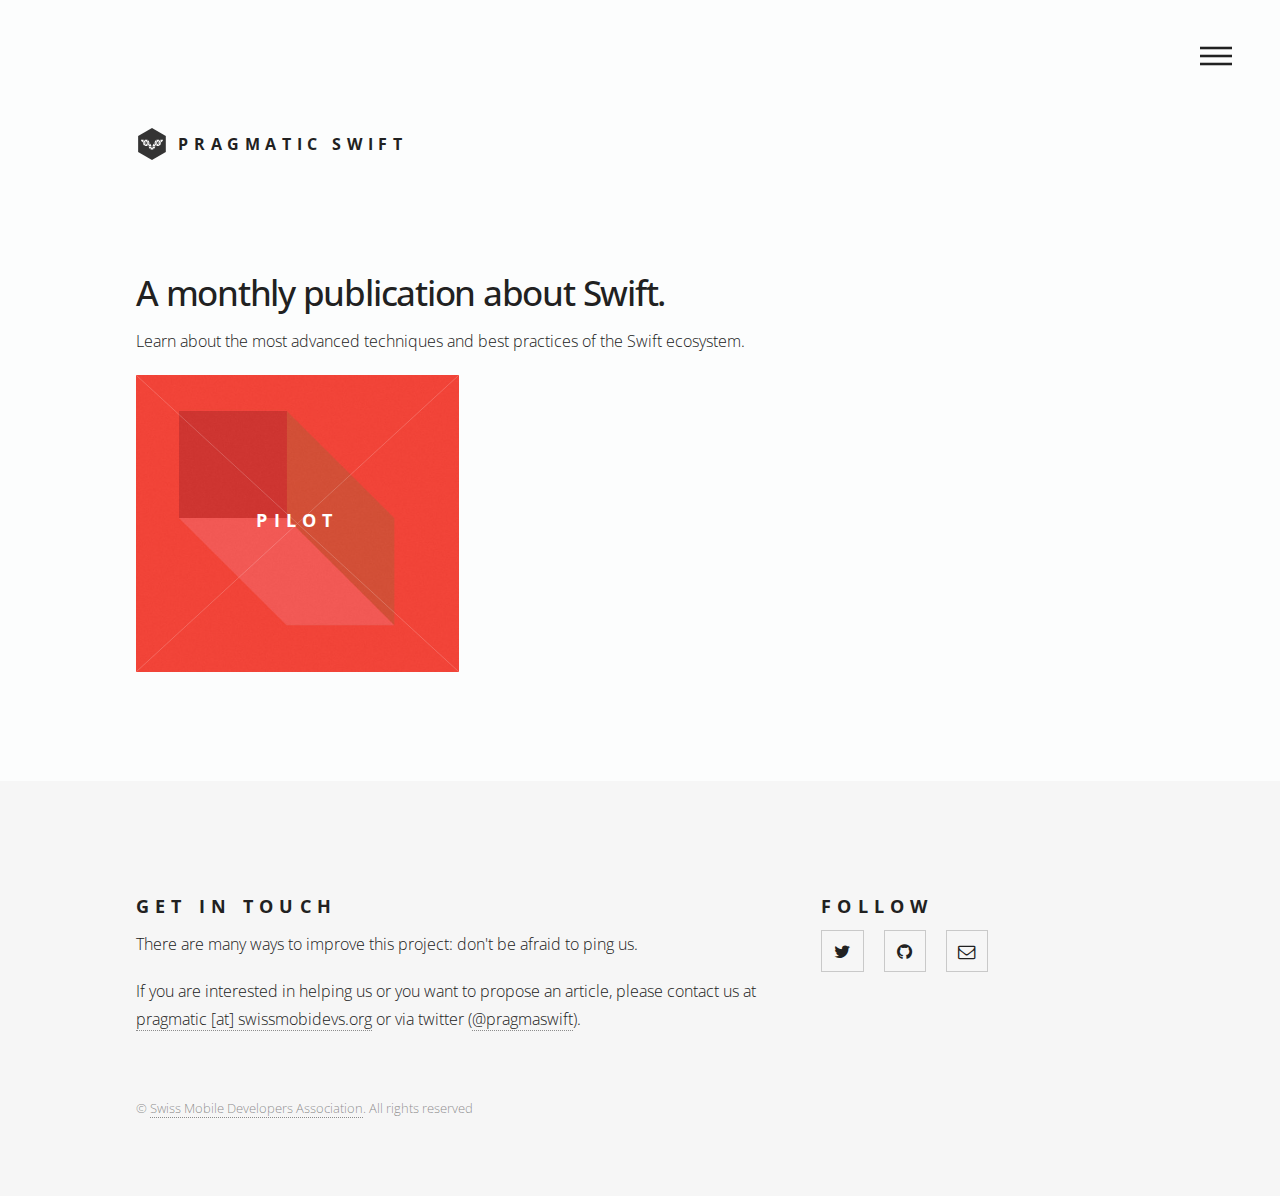
==== index.html @ 156a98c1 "First commit" ====
<!doctype html>
<html>
  <head>
    <meta content="IE=edge" http-equiv="X-UA-Compatible">
    <meta charset="utf-8">
    <meta name="viewport" content="width=device-width, initial-scale=1" />

    <!-- Use title if it's in the page YAML frontmatter -->
    <title>Pragmatic Swift</title>

    <link href='//fonts.googleapis.com/css?family=Inconsolata|Open+Sans:400,600' rel='stylesheet' type='text/css'>

    <!--[if lte IE 8]><script src="javascript/ie/html5shiv.js"></script><![endif]-->
    <link href="/stylesheets/site.css" rel="stylesheet" />
    <link href="/stylesheets/syntax.css" rel="stylesheet" />
    <!--[if lte IE 9]><link href="/stylesheets/ie9.css" rel="stylesheet" /><![endif]-->
		<!--[if lte IE 8]><link href="/stylesheets/ie8.css" rel="stylesheet" /><![endif]-->

  </head>

  <body class="index">
    <!-- Wrapper -->
		<div id="wrapper">

      <!-- Header -->
      <header id="header">
        <div class="inner">

          <!-- Logo -->
          <a href="/" class="logo">
            <span class="symbol"><img src="/images/logo.svg" alt="Logo" /></span><span class="title">Pragmatic Swift</span>
          </a>

          <!-- Nav -->
          <nav>
            <ul>
              <li><a href="#menu">Menu</a></li>
            </ul>
          </nav>

        </div>
      </header>

      <!-- Menu -->
      <nav id="menu">
        <h2>Menu</h2>
        <ul>
          <li><a href="/">Home</a></li>
          <li><a href="/about.html">About</a></li>
          <li><a href="https://github.com/PragmaticSwift" target="_blank">Source <i class="icon fa-github"></i></a></li>
        </ul>
      </nav>
      
      <!-- Main -->
      <div id="main">
        <div class="inner">
        <header>
  <h1 id="main-header">A monthly publication about Swift.</h1>
  <p>Learn about the most advanced techniques and best practices of the Swift ecosystem.</p>
</header>
<section class="tiles">
    <article class="style1">
      <span class="image">
        <img src="images/may2017.jpg" alt="" />
      </span>
      <a href="/issue/may-2017.html">
        <h2>Pilot</h2>
        <div class="content">
          <p><strong>May 2017</strong> - Introduction to Pragmatic Swift</p>
        </div>
      </a>
    </article>        
</section>
        </div>
      </div>

      <!-- Footer -->
      <footer id="footer">
        <div class="inner">
          <section>
            <h2>Get in touch</h2>
            <p>
              There are many ways to improve this project: don't be afraid to ping us.
            </p>
            <p>
              If you are interested in helping us or you want to propose an article, please contact us at <a href="mailto:pragmatic@swissmobidevs.org">pragmatic [at] swissmobidevs.org</a> or via twitter (<a href="https://twitter.com/pragmaswift" target="_blank">@pragmaswift</a>).
            </p>
          </section>
          <section>
            <h2>Follow</h2>
            <ul class="icons">
              <li><a href="https://twitter.com/pragmaswift" target="_blank" class="icon style2 fa-twitter"><span class="label">Twitter</span></a></li>
              <li><a href="https://github.com/PragmaticSwift" class="icon style2 fa-github"><span class="label">GitHub</span></a></li>
              <li><a href="mailto:pragmatic@swissmobidevs.org" class="icon style2 fa-envelope-o"><span class="label">Email</span></a></li>
            </ul>
          </section>
          <ul class="copyright">
            <li>&copy; <a href="https://swissmobidevs.org" target="_blank">Swiss Mobile Developers Association</a>. All rights reserved</li>
          </ul>
        </div>
      </footer>
    </div>

    <!-- Scripts -->
    <script src="/javascripts/jquery.js"></script>
    <script src="/javascripts/skel.js"></script>
    <script src="/javascripts/util.js"></script>
    <!--[if lte IE 8]><script src="/javascripts/respond.js"></script><![endif]-->
    <script src="/javascripts/main.js"></script>
    <script src="/javascripts/all.js"></script>

  </body>
</html>
---- stylesheets/site.css ----
@import url(font-awesome.min.css);@import url("https://fonts.googleapis.com/css?family=Source+Sans+Pro:300,700,900");html,body,div,span,applet,object,iframe,h1,h2,h3,h4,h5,h6,p,blockquote,pre,a,abbr,acronym,address,big,cite,code,del,dfn,em,img,ins,kbd,q,s,samp,small,strike,strong,sub,sup,tt,var,b,u,i,center,dl,dt,dd,ol,ul,li,fieldset,form,label,legend,table,caption,tbody,tfoot,thead,tr,th,td,article,aside,canvas,details,embed,figure,figcaption,footer,header,hgroup,menu,nav,output,ruby,section,summary,time,mark,audio,video{margin:0;padding:0;border:0;font-size:100%;font:inherit;vertical-align:baseline}article,aside,details,figcaption,figure,footer,header,hgroup,menu,nav,section{display:block}body{line-height:1}ol,ul{list-style:none}blockquote,q{quotes:none}blockquote:before,blockquote:after,q:before,q:after{content:'';content:none}table{border-collapse:collapse;border-spacing:0}body{-webkit-text-size-adjust:none}*,*:before,*:after{-moz-box-sizing:border-box;-webkit-box-sizing:border-box;box-sizing:border-box}.row{border-bottom:solid 1px transparent;-moz-box-sizing:border-box;-webkit-box-sizing:border-box;box-sizing:border-box}.row>*{float:left;-moz-box-sizing:border-box;-webkit-box-sizing:border-box;box-sizing:border-box}.row:after,.row:before{content:'';display:block;clear:both;height:0}.row.uniform>*>:first-child{margin-top:0}.row.uniform>*>:last-child{margin-bottom:0}.row.\30 \25>*{padding:0 0 0 0em}.row.\30 \25{margin:0 0 -1px 0em}.row.uniform.\30 \25>*{padding:0em 0 0 0em}.row.uniform.\30 \25{margin:0em 0 -1px 0em}.row>*{padding:0 0 0 2em}.row{margin:0 0 -1px -2em}.row.uniform>*{padding:2em 0 0 2em}.row.uniform{margin:-2em 0 -1px -2em}.row.\32 00\25>*{padding:0 0 0 4em}.row.\32 00\25{margin:0 0 -1px -4em}.row.uniform.\32 00\25>*{padding:4em 0 0 4em}.row.uniform.\32 00\25{margin:-4em 0 -1px -4em}.row.\31 50\25>*{padding:0 0 0 3em}.row.\31 50\25{margin:0 0 -1px -3em}.row.uniform.\31 50\25>*{padding:3em 0 0 3em}.row.uniform.\31 50\25{margin:-3em 0 -1px -3em}.row.\35 0\25>*{padding:0 0 0 1em}.row.\35 0\25{margin:0 0 -1px -1em}.row.uniform.\35 0\25>*{padding:1em 0 0 1em}.row.uniform.\35 0\25{margin:-1em 0 -1px -1em}.row.\32 5\25>*{padding:0 0 0 0.5em}.row.\32 5\25{margin:0 0 -1px -0.5em}.row.uniform.\32 5\25>*{padding:0.5em 0 0 0.5em}.row.uniform.\32 5\25{margin:-0.5em 0 -1px -0.5em}.\31 2u,.\31 2u\24{width:100%;clear:none;margin-left:0}.\31 1u,.\31 1u\24{width:91.6666666667%;clear:none;margin-left:0}.\31 0u,.\31 0u\24{width:83.3333333333%;clear:none;margin-left:0}.\39 u,.\39 u\24{width:75%;clear:none;margin-left:0}.\38 u,.\38 u\24{width:66.6666666667%;clear:none;margin-left:0}.\37 u,.\37 u\24{width:58.3333333333%;clear:none;margin-left:0}.\36 u,.\36 u\24{width:50%;clear:none;margin-left:0}.\35 u,.\35 u\24{width:41.6666666667%;clear:none;margin-left:0}.\34 u,.\34 u\24{width:33.3333333333%;clear:none;margin-left:0}.\33 u,.\33 u\24{width:25%;clear:none;margin-left:0}.\32 u,.\32 u\24{width:16.6666666667%;clear:none;margin-left:0}.\31 u,.\31 u\24{width:8.3333333333%;clear:none;margin-left:0}.\31 2u\24+*,.\31 1u\24+*,.\31 0u\24+*,.\39 u\24+*,.\38 u\24+*,.\37 u\24+*,.\36 u\24+*,.\35 u\24+*,.\34 u\24+*,.\33 u\24+*,.\32 u\24+*,.\31 u\24+*{clear:left}.\-11u{margin-left:91.66667%}.\-10u{margin-left:83.33333%}.\-9u{margin-left:75%}.\-8u{margin-left:66.66667%}.\-7u{margin-left:58.33333%}.\-6u{margin-left:50%}.\-5u{margin-left:41.66667%}.\-4u{margin-left:33.33333%}.\-3u{margin-left:25%}.\-2u{margin-left:16.66667%}.\-1u{margin-left:8.33333%}@media screen and (max-width: 1680px){.row>*{padding:0 0 0 2em}.row{margin:0 0 -1px -2em}.row.uniform>*{padding:2em 0 0 2em}.row.uniform{margin:-2em 0 -1px -2em}.row.\32 00\25>*{padding:0 0 0 4em}.row.\32 00\25{margin:0 0 -1px -4em}.row.uniform.\32 00\25>*{padding:4em 0 0 4em}.row.uniform.\32 00\25{margin:-4em 0 -1px -4em}.row.\31 50\25>*{padding:0 0 0 3em}.row.\31 50\25{margin:0 0 -1px -3em}.row.uniform.\31 50\25>*{padding:3em 0 0 3em}.row.uniform.\31 50\25{margin:-3em 0 -1px -3em}.row.\35 0\25>*{padding:0 0 0 1em}.row.\35 0\25{margin:0 0 -1px -1em}.row.uniform.\35 0\25>*{padding:1em 0 0 1em}.row.uniform.\35 0\25{margin:-1em 0 -1px -1em}.row.\32 5\25>*{padding:0 0 0 0.5em}.row.\32 5\25{margin:0 0 -1px -0.5em}.row.uniform.\32 5\25>*{padding:0.5em 0 0 0.5em}.row.uniform.\32 5\25{margin:-0.5em 0 -1px -0.5em}.\31 2u\28xlarge\29,.\31 2u\24\28xlarge\29{width:100%;clear:none;margin-left:0}.\31 1u\28xlarge\29,.\31 1u\24\28xlarge\29{width:91.6666666667%;clear:none;margin-left:0}.\31 0u\28xlarge\29,.\31 0u\24\28xlarge\29{width:83.3333333333%;clear:none;margin-left:0}.\39 u\28xlarge\29,.\39 u\24\28xlarge\29{width:75%;clear:none;margin-left:0}.\38 u\28xlarge\29,.\38 u\24\28xlarge\29{width:66.6666666667%;clear:none;margin-left:0}.\37 u\28xlarge\29,.\37 u\24\28xlarge\29{width:58.3333333333%;clear:none;margin-left:0}.\36 u\28xlarge\29,.\36 u\24\28xlarge\29{width:50%;clear:none;margin-left:0}.\35 u\28xlarge\29,.\35 u\24\28xlarge\29{width:41.6666666667%;clear:none;margin-left:0}.\34 u\28xlarge\29,.\34 u\24\28xlarge\29{width:33.3333333333%;clear:none;margin-left:0}.\33 u\28xlarge\29,.\33 u\24\28xlarge\29{width:25%;clear:none;margin-left:0}.\32 u\28xlarge\29,.\32 u\24\28xlarge\29{width:16.6666666667%;clear:none;margin-left:0}.\31 u\28xlarge\29,.\31 u\24\28xlarge\29{width:8.3333333333%;clear:none;margin-left:0}.\31 2u\24\28xlarge\29+*,.\31 1u\24\28xlarge\29+*,.\31 0u\24\28xlarge\29+*,.\39 u\24\28xlarge\29+*,.\38 u\24\28xlarge\29+*,.\37 u\24\28xlarge\29+*,.\36 u\24\28xlarge\29+*,.\35 u\24\28xlarge\29+*,.\34 u\24\28xlarge\29+*,.\33 u\24\28xlarge\29+*,.\32 u\24\28xlarge\29+*,.\31 u\24\28xlarge\29+*{clear:left}.\-11u\28xlarge\29{margin-left:91.66667%}.\-10u\28xlarge\29{margin-left:83.33333%}.\-9u\28xlarge\29{margin-left:75%}.\-8u\28xlarge\29{margin-left:66.66667%}.\-7u\28xlarge\29{margin-left:58.33333%}.\-6u\28xlarge\29{margin-left:50%}.\-5u\28xlarge\29{margin-left:41.66667%}.\-4u\28xlarge\29{margin-left:33.33333%}.\-3u\28xlarge\29{margin-left:25%}.\-2u\28xlarge\29{margin-left:16.66667%}.\-1u\28xlarge\29{margin-left:8.33333%}}@media screen and (max-width: 1280px){.row>*{padding:0 0 0 2em}.row{margin:0 0 -1px -2em}.row.uniform>*{padding:2em 0 0 2em}.row.uniform{margin:-2em 0 -1px -2em}.row.\32 00\25>*{padding:0 0 0 4em}.row.\32 00\25{margin:0 0 -1px -4em}.row.uniform.\32 00\25>*{padding:4em 0 0 4em}.row.uniform.\32 00\25{margin:-4em 0 -1px -4em}.row.\31 50\25>*{padding:0 0 0 3em}.row.\31 50\25{margin:0 0 -1px -3em}.row.uniform.\31 50\25>*{padding:3em 0 0 3em}.row.uniform.\31 50\25{margin:-3em 0 -1px -3em}.row.\35 0\25>*{padding:0 0 0 1em}.row.\35 0\25{margin:0 0 -1px -1em}.row.uniform.\35 0\25>*{padding:1em 0 0 1em}.row.uniform.\35 0\25{margin:-1em 0 -1px -1em}.row.\32 5\25>*{padding:0 0 0 0.5em}.row.\32 5\25{margin:0 0 -1px -0.5em}.row.uniform.\32 5\25>*{padding:0.5em 0 0 0.5em}.row.uniform.\32 5\25{margin:-0.5em 0 -1px -0.5em}.\31 2u\28large\29,.\31 2u\24\28large\29{width:100%;clear:none;margin-left:0}.\31 1u\28large\29,.\31 1u\24\28large\29{width:91.6666666667%;clear:none;margin-left:0}.\31 0u\28large\29,.\31 0u\24\28large\29{width:83.3333333333%;clear:none;margin-left:0}.\39 u\28large\29,.\39 u\24\28large\29{width:75%;clear:none;margin-left:0}.\38 u\28large\29,.\38 u\24\28large\29{width:66.6666666667%;clear:none;margin-left:0}.\37 u\28large\29,.\37 u\24\28large\29{width:58.3333333333%;clear:none;margin-left:0}.\36 u\28large\29,.\36 u\24\28large\29{width:50%;clear:none;margin-left:0}.\35 u\28large\29,.\35 u\24\28large\29{width:41.6666666667%;clear:none;margin-left:0}.\34 u\28large\29,.\34 u\24\28large\29{width:33.3333333333%;clear:none;margin-left:0}.\33 u\28large\29,.\33 u\24\28large\29{width:25%;clear:none;margin-left:0}.\32 u\28large\29,.\32 u\24\28large\29{width:16.6666666667%;clear:none;margin-left:0}.\31 u\28large\29,.\31 u\24\28large\29{width:8.3333333333%;clear:none;margin-left:0}.\31 2u\24\28large\29+*,.\31 1u\24\28large\29+*,.\31 0u\24\28large\29+*,.\39 u\24\28large\29+*,.\38 u\24\28large\29+*,.\37 u\24\28large\29+*,.\36 u\24\28large\29+*,.\35 u\24\28large\29+*,.\34 u\24\28large\29+*,.\33 u\24\28large\29+*,.\32 u\24\28large\29+*,.\31 u\24\28large\29+*{clear:left}.\-11u\28large\29{margin-left:91.66667%}.\-10u\28large\29{margin-left:83.33333%}.\-9u\28large\29{margin-left:75%}.\-8u\28large\29{margin-left:66.66667%}.\-7u\28large\29{margin-left:58.33333%}.\-6u\28large\29{margin-left:50%}.\-5u\28large\29{margin-left:41.66667%}.\-4u\28large\29{margin-left:33.33333%}.\-3u\28large\29{margin-left:25%}.\-2u\28large\29{margin-left:16.66667%}.\-1u\28large\29{margin-left:8.33333%}}@media screen and (max-width: 980px){.row>*{padding:0 0 0 1.5em}.row{margin:0 0 -1px -1.5em}.row.uniform>*{padding:1.5em 0 0 1.5em}.row.uniform{margin:-1.5em 0 -1px -1.5em}.row.\32 00\25>*{padding:0 0 0 3em}.row.\32 00\25{margin:0 0 -1px -3em}.row.uniform.\32 00\25>*{padding:3em 0 0 3em}.row.uniform.\32 00\25{margin:-3em 0 -1px -3em}.row.\31 50\25>*{padding:0 0 0 2.25em}.row.\31 50\25{margin:0 0 -1px -2.25em}.row.uniform.\31 50\25>*{padding:2.25em 0 0 2.25em}.row.uniform.\31 50\25{margin:-2.25em 0 -1px -2.25em}.row.\35 0\25>*{padding:0 0 0 0.75em}.row.\35 0\25{margin:0 0 -1px -0.75em}.row.uniform.\35 0\25>*{padding:0.75em 0 0 0.75em}.row.uniform.\35 0\25{margin:-0.75em 0 -1px -0.75em}.row.\32 5\25>*{padding:0 0 0 0.375em}.row.\32 5\25{margin:0 0 -1px -0.375em}.row.uniform.\32 5\25>*{padding:0.375em 0 0 0.375em}.row.uniform.\32 5\25{margin:-0.375em 0 -1px -0.375em}.\31 2u\28medium\29,.\31 2u\24\28medium\29{width:100%;clear:none;margin-left:0}.\31 1u\28medium\29,.\31 1u\24\28medium\29{width:91.6666666667%;clear:none;margin-left:0}.\31 0u\28medium\29,.\31 0u\24\28medium\29{width:83.3333333333%;clear:none;margin-left:0}.\39 u\28medium\29,.\39 u\24\28medium\29{width:75%;clear:none;margin-left:0}.\38 u\28medium\29,.\38 u\24\28medium\29{width:66.6666666667%;clear:none;margin-left:0}.\37 u\28medium\29,.\37 u\24\28medium\29{width:58.3333333333%;clear:none;margin-left:0}.\36 u\28medium\29,.\36 u\24\28medium\29{width:50%;clear:none;margin-left:0}.\35 u\28medium\29,.\35 u\24\28medium\29{width:41.6666666667%;clear:none;margin-left:0}.\34 u\28medium\29,.\34 u\24\28medium\29{width:33.3333333333%;clear:none;margin-left:0}.\33 u\28medium\29,.\33 u\24\28medium\29{width:25%;clear:none;margin-left:0}.\32 u\28medium\29,.\32 u\24\28medium\29{width:16.6666666667%;clear:none;margin-left:0}.\31 u\28medium\29,.\31 u\24\28medium\29{width:8.3333333333%;clear:none;margin-left:0}.\31 2u\24\28medium\29+*,.\31 1u\24\28medium\29+*,.\31 0u\24\28medium\29+*,.\39 u\24\28medium\29+*,.\38 u\24\28medium\29+*,.\37 u\24\28medium\29+*,.\36 u\24\28medium\29+*,.\35 u\24\28medium\29+*,.\34 u\24\28medium\29+*,.\33 u\24\28medium\29+*,.\32 u\24\28medium\29+*,.\31 u\24\28medium\29+*{clear:left}.\-11u\28medium\29{margin-left:91.66667%}.\-10u\28medium\29{margin-left:83.33333%}.\-9u\28medium\29{margin-left:75%}.\-8u\28medium\29{margin-left:66.66667%}.\-7u\28medium\29{margin-left:58.33333%}.\-6u\28medium\29{margin-left:50%}.\-5u\28medium\29{margin-left:41.66667%}.\-4u\28medium\29{margin-left:33.33333%}.\-3u\28medium\29{margin-left:25%}.\-2u\28medium\29{margin-left:16.66667%}.\-1u\28medium\29{margin-left:8.33333%}}@media screen and (max-width: 736px){.row>*{padding:0 0 0 1em}.row{margin:0 0 -1px -1em}.row.uniform>*{padding:1em 0 0 1em}.row.uniform{margin:-1em 0 -1px -1em}.row.\32 00\25>*{padding:0 0 0 2em}.row.\32 00\25{margin:0 0 -1px -2em}.row.uniform.\32 00\25>*{padding:2em 0 0 2em}.row.uniform.\32 00\25{margin:-2em 0 -1px -2em}.row.\31 50\25>*{padding:0 0 0 1.5em}.row.\31 50\25{margin:0 0 -1px -1.5em}.row.uniform.\31 50\25>*{padding:1.5em 0 0 1.5em}.row.uniform.\31 50\25{margin:-1.5em 0 -1px -1.5em}.row.\35 0\25>*{padding:0 0 0 0.5em}.row.\35 0\25{margin:0 0 -1px -0.5em}.row.uniform.\35 0\25>*{padding:0.5em 0 0 0.5em}.row.uniform.\35 0\25{margin:-0.5em 0 -1px -0.5em}.row.\32 5\25>*{padding:0 0 0 0.25em}.row.\32 5\25{margin:0 0 -1px -0.25em}.row.uniform.\32 5\25>*{padding:0.25em 0 0 0.25em}.row.uniform.\32 5\25{margin:-0.25em 0 -1px -0.25em}.\31 2u\28small\29,.\31 2u\24\28small\29{width:100%;clear:none;margin-left:0}.\31 1u\28small\29,.\31 1u\24\28small\29{width:91.6666666667%;clear:none;margin-left:0}.\31 0u\28small\29,.\31 0u\24\28small\29{width:83.3333333333%;clear:none;margin-left:0}.\39 u\28small\29,.\39 u\24\28small\29{width:75%;clear:none;margin-left:0}.\38 u\28small\29,.\38 u\24\28small\29{width:66.6666666667%;clear:none;margin-left:0}.\37 u\28small\29,.\37 u\24\28small\29{width:58.3333333333%;clear:none;margin-left:0}.\36 u\28small\29,.\36 u\24\28small\29{width:50%;clear:none;margin-left:0}.\35 u\28small\29,.\35 u\24\28small\29{width:41.6666666667%;clear:none;margin-left:0}.\34 u\28small\29,.\34 u\24\28small\29{width:33.3333333333%;clear:none;margin-left:0}.\33 u\28small\29,.\33 u\24\28small\29{width:25%;clear:none;margin-left:0}.\32 u\28small\29,.\32 u\24\28small\29{width:16.6666666667%;clear:none;margin-left:0}.\31 u\28small\29,.\31 u\24\28small\29{width:8.3333333333%;clear:none;margin-left:0}.\31 2u\24\28small\29+*,.\31 1u\24\28small\29+*,.\31 0u\24\28small\29+*,.\39 u\24\28small\29+*,.\38 u\24\28small\29+*,.\37 u\24\28small\29+*,.\36 u\24\28small\29+*,.\35 u\24\28small\29+*,.\34 u\24\28small\29+*,.\33 u\24\28small\29+*,.\32 u\24\28small\29+*,.\31 u\24\28small\29+*{clear:left}.\-11u\28small\29{margin-left:91.66667%}.\-10u\28small\29{margin-left:83.33333%}.\-9u\28small\29{margin-left:75%}.\-8u\28small\29{margin-left:66.66667%}.\-7u\28small\29{margin-left:58.33333%}.\-6u\28small\29{margin-left:50%}.\-5u\28small\29{margin-left:41.66667%}.\-4u\28small\29{margin-left:33.33333%}.\-3u\28small\29{margin-left:25%}.\-2u\28small\29{margin-left:16.66667%}.\-1u\28small\29{margin-left:8.33333%}}@media screen and (max-width: 480px){.row>*{padding:0 0 0 1em}.row{margin:0 0 -1px -1em}.row.uniform>*{padding:1em 0 0 1em}.row.uniform{margin:-1em 0 -1px -1em}.row.\32 00\25>*{padding:0 0 0 2em}.row.\32 00\25{margin:0 0 -1px -2em}.row.uniform.\32 00\25>*{padding:2em 0 0 2em}.row.uniform.\32 00\25{margin:-2em 0 -1px -2em}.row.\31 50\25>*{padding:0 0 0 1.5em}.row.\31 50\25{margin:0 0 -1px -1.5em}.row.uniform.\31 50\25>*{padding:1.5em 0 0 1.5em}.row.uniform.\31 50\25{margin:-1.5em 0 -1px -1.5em}.row.\35 0\25>*{padding:0 0 0 0.5em}.row.\35 0\25{margin:0 0 -1px -0.5em}.row.uniform.\35 0\25>*{padding:0.5em 0 0 0.5em}.row.uniform.\35 0\25{margin:-0.5em 0 -1px -0.5em}.row.\32 5\25>*{padding:0 0 0 0.25em}.row.\32 5\25{margin:0 0 -1px -0.25em}.row.uniform.\32 5\25>*{padding:0.25em 0 0 0.25em}.row.uniform.\32 5\25{margin:-0.25em 0 -1px -0.25em}.\31 2u\28xsmall\29,.\31 2u\24\28xsmall\29{width:100%;clear:none;margin-left:0}.\31 1u\28xsmall\29,.\31 1u\24\28xsmall\29{width:91.6666666667%;clear:none;margin-left:0}.\31 0u\28xsmall\29,.\31 0u\24\28xsmall\29{width:83.3333333333%;clear:none;margin-left:0}.\39 u\28xsmall\29,.\39 u\24\28xsmall\29{width:75%;clear:none;margin-left:0}.\38 u\28xsmall\29,.\38 u\24\28xsmall\29{width:66.6666666667%;clear:none;margin-left:0}.\37 u\28xsmall\29,.\37 u\24\28xsmall\29{width:58.3333333333%;clear:none;margin-left:0}.\36 u\28xsmall\29,.\36 u\24\28xsmall\29{width:50%;clear:none;margin-left:0}.\35 u\28xsmall\29,.\35 u\24\28xsmall\29{width:41.6666666667%;clear:none;margin-left:0}.\34 u\28xsmall\29,.\34 u\24\28xsmall\29{width:33.3333333333%;clear:none;margin-left:0}.\33 u\28xsmall\29,.\33 u\24\28xsmall\29{width:25%;clear:none;margin-left:0}.\32 u\28xsmall\29,.\32 u\24\28xsmall\29{width:16.6666666667%;clear:none;margin-left:0}.\31 u\28xsmall\29,.\31 u\24\28xsmall\29{width:8.3333333333%;clear:none;margin-left:0}.\31 2u\24\28xsmall\29+*,.\31 1u\24\28xsmall\29+*,.\31 0u\24\28xsmall\29+*,.\39 u\24\28xsmall\29+*,.\38 u\24\28xsmall\29+*,.\37 u\24\28xsmall\29+*,.\36 u\24\28xsmall\29+*,.\35 u\24\28xsmall\29+*,.\34 u\24\28xsmall\29+*,.\33 u\24\28xsmall\29+*,.\32 u\24\28xsmall\29+*,.\31 u\24\28xsmall\29+*{clear:left}.\-11u\28xsmall\29{margin-left:91.66667%}.\-10u\28xsmall\29{margin-left:83.33333%}.\-9u\28xsmall\29{margin-left:75%}.\-8u\28xsmall\29{margin-left:66.66667%}.\-7u\28xsmall\29{margin-left:58.33333%}.\-6u\28xsmall\29{margin-left:50%}.\-5u\28xsmall\29{margin-left:41.66667%}.\-4u\28xsmall\29{margin-left:33.33333%}.\-3u\28xsmall\29{margin-left:25%}.\-2u\28xsmall\29{margin-left:16.66667%}.\-1u\28xsmall\29{margin-left:8.33333%}}@media screen and (max-width: 360px){.row>*{padding:0 0 0 1em}.row{margin:0 0 -1px -1em}.row.uniform>*{padding:1em 0 0 1em}.row.uniform{margin:-1em 0 -1px -1em}.row.\32 00\25>*{padding:0 0 0 2em}.row.\32 00\25{margin:0 0 -1px -2em}.row.uniform.\32 00\25>*{padding:2em 0 0 2em}.row.uniform.\32 00\25{margin:-2em 0 -1px -2em}.row.\31 50\25>*{padding:0 0 0 1.5em}.row.\31 50\25{margin:0 0 -1px -1.5em}.row.uniform.\31 50\25>*{padding:1.5em 0 0 1.5em}.row.uniform.\31 50\25{margin:-1.5em 0 -1px -1.5em}.row.\35 0\25>*{padding:0 0 0 0.5em}.row.\35 0\25{margin:0 0 -1px -0.5em}.row.uniform.\35 0\25>*{padding:0.5em 0 0 0.5em}.row.uniform.\35 0\25{margin:-0.5em 0 -1px -0.5em}.row.\32 5\25>*{padding:0 0 0 0.25em}.row.\32 5\25{margin:0 0 -1px -0.25em}.row.uniform.\32 5\25>*{padding:0.25em 0 0 0.25em}.row.uniform.\32 5\25{margin:-0.25em 0 -1px -0.25em}.\31 2u\28xxsmall\29,.\31 2u\24\28xxsmall\29{width:100%;clear:none;margin-left:0}.\31 1u\28xxsmall\29,.\31 1u\24\28xxsmall\29{width:91.6666666667%;clear:none;margin-left:0}.\31 0u\28xxsmall\29,.\31 0u\24\28xxsmall\29{width:83.3333333333%;clear:none;margin-left:0}.\39 u\28xxsmall\29,.\39 u\24\28xxsmall\29{width:75%;clear:none;margin-left:0}.\38 u\28xxsmall\29,.\38 u\24\28xxsmall\29{width:66.6666666667%;clear:none;margin-left:0}.\37 u\28xxsmall\29,.\37 u\24\28xxsmall\29{width:58.3333333333%;clear:none;margin-left:0}.\36 u\28xxsmall\29,.\36 u\24\28xxsmall\29{width:50%;clear:none;margin-left:0}.\35 u\28xxsmall\29,.\35 u\24\28xxsmall\29{width:41.6666666667%;clear:none;margin-left:0}.\34 u\28xxsmall\29,.\34 u\24\28xxsmall\29{width:33.3333333333%;clear:none;margin-left:0}.\33 u\28xxsmall\29,.\33 u\24\28xxsmall\29{width:25%;clear:none;margin-left:0}.\32 u\28xxsmall\29,.\32 u\24\28xxsmall\29{width:16.6666666667%;clear:none;margin-left:0}.\31 u\28xxsmall\29,.\31 u\24\28xxsmall\29{width:8.3333333333%;clear:none;margin-left:0}.\31 2u\24\28xxsmall\29+*,.\31 1u\24\28xxsmall\29+*,.\31 0u\24\28xxsmall\29+*,.\39 u\24\28xxsmall\29+*,.\38 u\24\28xxsmall\29+*,.\37 u\24\28xxsmall\29+*,.\36 u\24\28xxsmall\29+*,.\35 u\24\28xxsmall\29+*,.\34 u\24\28xxsmall\29+*,.\33 u\24\28xxsmall\29+*,.\32 u\24\28xxsmall\29+*,.\31 u\24\28xxsmall\29+*{clear:left}.\-11u\28xxsmall\29{margin-left:91.66667%}.\-10u\28xxsmall\29{margin-left:83.33333%}.\-9u\28xxsmall\29{margin-left:75%}.\-8u\28xxsmall\29{margin-left:66.66667%}.\-7u\28xxsmall\29{margin-left:58.33333%}.\-6u\28xxsmall\29{margin-left:50%}.\-5u\28xxsmall\29{margin-left:41.66667%}.\-4u\28xxsmall\29{margin-left:33.33333%}.\-3u\28xxsmall\29{margin-left:25%}.\-2u\28xxsmall\29{margin-left:16.66667%}.\-1u\28xxsmall\29{margin-left:8.33333%}}@-ms-viewport{width:device-width}body{-ms-overflow-style:scrollbar}@media screen and (max-width: 480px){html,body{min-width:320px}}body{background:#fcfdfd}body.is-loading *,body.is-loading *:before,body.is-loading *:after{-moz-animation:none !important;-webkit-animation:none !important;-ms-animation:none !important;animation:none !important;-moz-transition:none !important;-webkit-transition:none !important;-ms-transition:none !important;transition:none !important}body,input,select,textarea{color:#212121;font-family:"Open Sans", Helvetica, sans-serif;font-size:16pt;font-weight:300;line-height:1.75}@media screen and (max-width: 1680px){body,input,select,textarea{font-size:14pt}}@media screen and (max-width: 1280px){body,input,select,textarea{font-size:12pt}}a{-moz-transition:border-bottom-color 0.2s ease, color 0.2s ease;-webkit-transition:border-bottom-color 0.2s ease, color 0.2s ease;-ms-transition:border-bottom-color 0.2s ease, color 0.2s ease;transition:border-bottom-color 0.2s ease, color 0.2s ease;text-decoration:none;color:#212121;border-bottom:dotted 1px rgba(33,33,33,0.5)}a:hover{border-bottom-color:transparent;color:#f43530 !important}strong,b{font-weight:700}em,i{font-style:italic}p{margin:0 0 1.2em 0}h1{font-size:2.75em;font-weight:500;line-height:1.3;margin:2.4em 0 0.6em 0;letter-spacing:-0.035em}h1 a{color:inherit}@media screen and (max-width: 736px){h1{font-size:2em;margin:1.2em 0 0.6em 0}}@media screen and (max-width: 360px){h1{font-size:1.75em}}h2,h3,h4,h5,h6{font-weight:700;line-height:1.5;margin:1.8em 0 0.6em 0;text-transform:uppercase;letter-spacing:0.35em}h2 a,h3 a,h4 a,h5 a,h6 a{color:inherit}h2{font-size:1.1em}h3{font-size:1em}h4{font-size:0.8em}h5{font-size:0.8em}h6{font-size:0.8em}@media screen and (max-width: 980px){h1 br,h2 br,h3 br,h4 br,h5 br,h6 br{display:none}}@media screen and (max-width: 736px){h2{font-size:1em}h3{font-size:0.8em}}sub{font-size:0.8em;position:relative;top:0.5em}sup{font-size:0.8em;position:relative;top:-0.5em}blockquote{border-left:solid 4px #c9c9c9;font-style:italic;margin:0 0 1.2em 0;padding:0.3em 0 0.3em 1.2em}code{background:rgba(144,144,144,0.075);border-radius:0px;border:solid 1px #c9c9c9;font-family:"Inconsolata", "Courier New", monospace;font-size:0.9em;margin:0 0.25em;padding:0.25em 0.65em}pre{-webkit-overflow-scrolling:touch;font-family:"Inconsolata", "Courier New", monospace;font-size:0.9em;margin:0 0 1.2em 0}pre code{display:block;line-height:1.75;padding:1em 1.5em;overflow-x:auto}hr{border:0;border-bottom:solid 1px #c9c9c9;margin:1.2em 0}hr.major{margin:1.8em 0}.align-left{text-align:left}.align-center{text-align:center}.align-right{text-align:right}section.special,article.special{text-align:center}header p{margin-top:-0.6em}@media screen and (max-width: 736px){header p{margin-top:0}}.icon{text-decoration:none;border-bottom:none;position:relative}.icon:before{-moz-osx-font-smoothing:grayscale;-webkit-font-smoothing:antialiased;font-family:FontAwesome;font-style:normal;font-weight:normal;text-transform:none !important}.icon>.label{display:none}.icon.style2{-moz-transition:background-color 0.2s ease-in-out, color 0.2s ease-in-out, border-color 0.2s ease-in-out;-webkit-transition:background-color 0.2s ease-in-out, color 0.2s ease-in-out, border-color 0.2s ease-in-out;-ms-transition:background-color 0.2s ease-in-out, color 0.2s ease-in-out, border-color 0.2s ease-in-out;transition:background-color 0.2s ease-in-out, color 0.2s ease-in-out, border-color 0.2s ease-in-out;background-color:transparent;border:solid 1px #c9c9c9;border-radius:0px;width:2.65em;height:2.65em;display:inline-block;text-align:center;line-height:2.65em;color:inherit}.icon.style2:before{font-size:1.1em}.icon.style2:hover{color:#f43530;border-color:#f43530}.icon.style2:active{background-color:rgba(244,53,48,0.1)}ol{list-style:decimal;margin:0 0 1.2em 0;padding-left:1.25em}ol li{padding-left:0.25em}ul{list-style:disc;margin:0 0 1.2em 0;padding-left:1em}ul li{padding-left:0.5em}ul.alt{list-style:none;padding-left:0}ul.alt li{border-top:solid 1px #c9c9c9;padding:0.5em 0}ul.alt li:first-child{border-top:0;padding-top:0}ul.icons{cursor:default;list-style:none;padding-left:0;margin:-1em 0 1.2em -1em}ul.icons li{display:inline-block;padding:1em 0 0 1em}ul.actions{cursor:default;list-style:none;padding-left:0}ul.actions li{display:inline-block;padding:0 0.6em 0 0;vertical-align:middle}ul.actions li:last-child{padding-right:0}ul.actions.small li{padding:0 0.3em 0 0}ul.actions.vertical li{display:block;padding:0.6em 0 0 0}ul.actions.vertical li:first-child{padding-top:0}ul.actions.vertical li>*{margin-bottom:0}ul.actions.vertical.small li{padding:0.3em 0 0 0}ul.actions.vertical.small li:first-child{padding-top:0}ul.actions.fit{display:table;margin-left:-0.6em;padding:0;table-layout:fixed;width:calc(100% + 0.6em)}ul.actions.fit li{display:table-cell;padding:0 0 0 0.6em}ul.actions.fit li>*{margin-bottom:0}ul.actions.fit.small{margin-left:-0.3em;width:calc(100% + 0.3em)}ul.actions.fit.small li{padding:0 0 0 0.3em}@media screen and (max-width: 480px){ul.actions{margin:0 0 1.2em 0}ul.actions li{padding:0.6em 0 0 0;display:block;text-align:center;width:100%}ul.actions li:first-child{padding-top:0}ul.actions li>*{width:100%;margin:0 !important}ul.actions li>*.icon:before{margin-left:-2em}ul.actions.small li{padding:0.3em 0 0 0}ul.actions.small li:first-child{padding-top:0}}dl{margin:0 0 1.2em 0}dl dt{display:block;font-weight:700;margin:0 0 0.6em 0}dl dd{margin-left:1.2em}form{margin:-0.6em 0 1.2em 0}form:after{content:'';display:block;clear:both;height:1px}form .field{position:relative;float:left;margin:0 0 0.78em 0;vertical-align:top;width:100%}form .half{width:calc(50% + 1em) !important;padding-left:2em}form .half.first{width:calc(50% - 1em) !important;padding-left:0}form :last-child{margin-bottom:0}form .half:nth-last-child(2){margin-bottom:0}form .actions{position:relative;clear:both;padding-top:0.6em}@media screen and (max-width: 480px){form .half{width:100% !important;padding-left:0}form .half.first{width:100% !important;padding-left:0}form .half:nth-last-child(2){margin:0 0 0.78em 0}}label{display:block;font-size:0.9em;font-weight:700;margin:0 0 0.6em 0}input[type="text"],input[type="password"],input[type="email"],input[type="tel"],select,textarea{-moz-appearance:none;-webkit-appearance:none;-ms-appearance:none;appearance:none;background-color:transparent;border:none;border-radius:0;border-bottom:solid 1px #c9c9c9;color:inherit;display:block;outline:0;padding:0;text-decoration:none;width:100%}input[type="text"]:invalid,input[type="password"]:invalid,input[type="email"]:invalid,input[type="tel"]:invalid,select:invalid,textarea:invalid{box-shadow:none}input[type="text"]:focus,input[type="password"]:focus,input[type="email"]:focus,input[type="tel"]:focus,select:focus,textarea:focus{border-bottom-color:#f43530;box-shadow:inset 0 -1px 0 0 #f43530}.select-wrapper{text-decoration:none;display:block;position:relative}.select-wrapper:before{-moz-osx-font-smoothing:grayscale;-webkit-font-smoothing:antialiased;font-family:FontAwesome;font-style:normal;font-weight:normal;text-transform:none !important}.select-wrapper:before{color:#c9c9c9;content:'\f078';display:block;height:3em;line-height:3em;pointer-events:none;position:absolute;right:0;text-align:center;top:0;width:3em}.select-wrapper select::-ms-expand{display:none}input[type="text"],input[type="password"],input[type="email"],select{height:3em}textarea{padding:0;min-height:3.75em}input[type="checkbox"],input[type="radio"]{-moz-appearance:none;-webkit-appearance:none;-ms-appearance:none;appearance:none;display:block;float:left;margin-right:-2em;opacity:0;width:1em;z-index:-1}input[type="checkbox"]+label,input[type="radio"]+label{text-decoration:none;color:#212121;cursor:pointer;display:inline-block;font-size:1em;font-weight:300;padding-left:2.55em;padding-right:0.75em;position:relative}input[type="checkbox"]+label:before,input[type="radio"]+label:before{-moz-osx-font-smoothing:grayscale;-webkit-font-smoothing:antialiased;font-family:FontAwesome;font-style:normal;font-weight:normal;text-transform:none !important}input[type="checkbox"]+label:before,input[type="radio"]+label:before{border-radius:0px;border:solid 1px #c9c9c9;content:'';display:inline-block;height:1.8em;left:0;line-height:1.725em;position:absolute;text-align:center;top:0;width:1.8em}input[type="checkbox"]:checked+label:before,input[type="radio"]:checked+label:before{background:#212121;border-color:#212121;color:#fcfdfd;content:'\f00c'}input[type="checkbox"]:focus+label:before,input[type="radio"]:focus+label:before{border-color:#f43530;box-shadow:0 0 0 1px #f43530}input[type="checkbox"]+label:before{border-radius:0px}input[type="radio"]+label:before{border-radius:100%}.box{border-radius:0px;border:solid 1px #c9c9c9;margin-bottom:1.2em;padding:1.5em}.box>:last-child,.box>:last-child>:last-child,.box>:last-child>:last-child>:last-child{margin-bottom:0}.box.alt{border:0;border-radius:0;padding:0}.image{border-radius:0px;border:0;display:inline-block;position:relative}.image img{border-radius:0px;display:block}.image.left,.image.right{max-width:40%}.image.left img,.image.right img{width:100%}.image.left{float:left;padding:0 1.5em 1em 0;top:0.25em}.image.right{float:right;padding:0 0 1em 1.5em;top:0.25em}.image.fit{display:block;margin:0 0 1.2em 0;width:100%}.image.fit img{width:100%}.image.main{display:block;margin:0 0 1.8em 0;width:100%}.image.main img{width:100%}@media screen and (max-width: 736px){.image.main{margin:0 0 1.2em 0}}.table-wrapper{-webkit-overflow-scrolling:touch;overflow-x:auto}table{margin:0 0 1.2em 0;width:100%}table tbody tr{border:solid 1px #c9c9c9;border-left:0;border-right:0}table tbody tr:nth-child(2n+1){background-color:rgba(144,144,144,0.075)}table td{padding:0.75em 0.75em}table th{font-size:0.9em;font-weight:700;padding:0 0.75em 0.75em 0.75em;text-align:left}table thead{border-bottom:solid 2px #c9c9c9}table tfoot{border-top:solid 2px #c9c9c9}table.alt{border-collapse:separate}table.alt tbody tr td{border:solid 1px #c9c9c9;border-left-width:0;border-top-width:0}table.alt tbody tr td:first-child{border-left-width:1px}table.alt tbody tr:first-child td{border-top-width:1px}table.alt thead{border-bottom:0}table.alt tfoot{border-top:0}input[type="submit"],input[type="reset"],input[type="button"],button,.button{-moz-appearance:none;-webkit-appearance:none;-ms-appearance:none;appearance:none;-moz-transition:background-color 0.2s ease-in-out, color 0.2s ease-in-out, box-shadow 0.2s ease-in-out;-webkit-transition:background-color 0.2s ease-in-out, color 0.2s ease-in-out, box-shadow 0.2s ease-in-out;-ms-transition:background-color 0.2s ease-in-out, color 0.2s ease-in-out, box-shadow 0.2s ease-in-out;transition:background-color 0.2s ease-in-out, color 0.2s ease-in-out, box-shadow 0.2s ease-in-out;background-color:transparent;border-radius:0px;border:0;box-shadow:inset 0 0 0 2px #212121;color:#212121 !important;cursor:pointer;display:inline-block;font-size:0.8em;font-weight:700;height:3.5em;letter-spacing:0.35em;line-height:3.45em;overflow:hidden;padding:0 1.25em 0 1.6em;text-align:center;text-decoration:none;text-overflow:ellipsis;text-transform:uppercase;white-space:nowrap}input[type="submit"].icon:before,input[type="reset"].icon:before,input[type="button"].icon:before,button.icon:before,.button.icon:before{margin-right:0.5em}input[type="submit"].fit,input[type="reset"].fit,input[type="button"].fit,button.fit,.button.fit{display:block;margin:0 0 0.6em 0;width:100%}input[type="submit"]:hover,input[type="reset"]:hover,input[type="button"]:hover,button:hover,.button:hover{color:#f43530 !important;box-shadow:inset 0 0 0 2px #f43530}input[type="submit"]:active,input[type="reset"]:active,input[type="button"]:active,button:active,.button:active{background-color:rgba(244,53,48,0.1)}input[type="submit"].small,input[type="reset"].small,input[type="button"].small,button.small,.button.small{font-size:0.6em}input[type="submit"].big,input[type="reset"].big,input[type="button"].big,button.big,.button.big{font-size:1em}input[type="submit"].special,input[type="reset"].special,input[type="button"].special,button.special,.button.special{box-shadow:none;background-color:#212121;color:#fcfdfd !important}input[type="submit"].special:hover,input[type="reset"].special:hover,input[type="button"].special:hover,button.special:hover,.button.special:hover{background-color:#f43530}input[type="submit"].special:active,input[type="reset"].special:active,input[type="button"].special:active,button.special:active,.button.special:active{background-color:#ef120d}input[type="submit"].disabled,input[type="submit"]:disabled,input[type="reset"].disabled,input[type="reset"]:disabled,input[type="button"].disabled,input[type="button"]:disabled,button.disabled,button:disabled,.button.disabled,.button:disabled{-moz-pointer-events:none;-webkit-pointer-events:none;-ms-pointer-events:none;pointer-events:none;opacity:0.25}.tiles{display:-moz-flex;display:-webkit-flex;display:-ms-flex;display:flex;-moz-flex-wrap:wrap;-webkit-flex-wrap:wrap;-ms-flex-wrap:wrap;flex-wrap:wrap;postiion:relative;margin:-2.5em 0 0 -2.5em}.tiles article{-moz-transition:-moz-transform 0.5s ease, opacity 0.5s ease;-webkit-transition:-webkit-transform 0.5s ease, opacity 0.5s ease;-ms-transition:-ms-transform 0.5s ease, opacity 0.5s ease;transition:transform 0.5s ease, opacity 0.5s ease;position:relative;width:calc(33.33333% - 2.5em);margin:2.5em 0 0 2.5em}.tiles article>.image{-moz-transition:-moz-transform 0.5s ease;-webkit-transition:-webkit-transform 0.5s ease;-ms-transition:-ms-transform 0.5s ease;transition:transform 0.5s ease;position:relative;display:block;width:100%;border-radius:0px;overflow:hidden}.tiles article>.image img{display:block;width:100%}.tiles article>.image:before{-moz-pointer-events:none;-webkit-pointer-events:none;-ms-pointer-events:none;pointer-events:none;-moz-transition:background-color 0.5s ease, opacity 0.5s ease;-webkit-transition:background-color 0.5s ease, opacity 0.5s ease;-ms-transition:background-color 0.5s ease, opacity 0.5s ease;transition:background-color 0.5s ease, opacity 0.5s ease;content:'';display:block;position:absolute;top:0;left:0;width:100%;height:100%;opacity:1.0;z-index:1;opacity:0.8}.tiles article>.image:after{-moz-pointer-events:none;-webkit-pointer-events:none;-ms-pointer-events:none;pointer-events:none;-moz-transition:opacity 0.5s ease;-webkit-transition:opacity 0.5s ease;-ms-transition:opacity 0.5s ease;transition:opacity 0.5s ease;content:'';display:block;position:absolute;top:0;left:0;width:100%;height:100%;background-image:url("data:image/svg+xml;charset=utf8,%3Csvg xmlns='http://www.w3.org/2000/svg' width='100' height='100' viewBox='0 0 100 100' preserveAspectRatio='none'%3E%3Cstyle%3Eline %7B stroke-width: 0.25px%3B stroke: %23ffffff%3B %7D%3C/style%3E%3Cline x1='0' y1='0' x2='100' y2='100' /%3E%3Cline x1='100' y1='0' x2='0' y2='100' /%3E%3C/svg%3E");background-position:center;background-repeat:no-repeat;background-size:100% 100%;opacity:0.25;z-index:2}.tiles article>a{display:-moz-flex;display:-webkit-flex;display:-ms-flex;display:flex;-moz-flex-direction:column;-webkit-flex-direction:column;-ms-flex-direction:column;flex-direction:column;-moz-align-items:center;-webkit-align-items:center;-ms-align-items:center;align-items:center;-moz-justify-content:center;-webkit-justify-content:center;-ms-justify-content:center;justify-content:center;-moz-transition:background-color 0.5s ease, -moz-transform 0.5s ease;-webkit-transition:background-color 0.5s ease, -webkit-transform 0.5s ease;-ms-transition:background-color 0.5s ease, -ms-transform 0.5s ease;transition:background-color 0.5s ease, transform 0.5s ease;position:absolute;top:0;left:0;width:100%;height:100%;padding:1em;border-radius:0px;border-bottom:0;color:#ffffff;text-align:center;text-decoration:none;z-index:3}.tiles article>a>:last-child{margin:0}.tiles article>a:hover{color:#ffffff !important}.tiles article>a h2{margin:0}.tiles article>a .content{-moz-transition:max-height 0.5s ease, opacity 0.5s ease;-webkit-transition:max-height 0.5s ease, opacity 0.5s ease;-ms-transition:max-height 0.5s ease, opacity 0.5s ease;transition:max-height 0.5s ease, opacity 0.5s ease;width:100%;max-height:0;line-height:1.5;margin-top:0.35em;opacity:0}.tiles article>a .content>:last-child{margin-bottom:0}.tiles article.style1>.image:before{background-color:#f43530}.tiles article.style2>.image:before{background-color:#00aabb}.tiles article.style3>.image:before{background-color:#457c39}.tiles article.style4>.image:before{background-color:#ec6b2d}.tiles article.style5>.image:before{background-color:#2677bb}.tiles article.style6>.image:before{background-color:#f67944}body:not(.is-touch) .tiles article:hover>.image{-moz-transform:scale(1.1);-webkit-transform:scale(1.1);-ms-transform:scale(1.1);transform:scale(1.1)}body:not(.is-touch) .tiles article:hover>.image:before{background-color:#496c78;opacity:0.35}body:not(.is-touch) .tiles article:hover>.image:after{opacity:0}body:not(.is-touch) .tiles article:hover .content{max-height:15em;opacity:1}*+.tiles{margin-top:1.2em}body.is-loading .tiles article{-moz-transform:scale(0.9);-webkit-transform:scale(0.9);-ms-transform:scale(0.9);transform:scale(0.9);opacity:0}body.is-touch .tiles article .content{max-height:15em;opacity:1}@media screen and (max-width: 1280px){.tiles{margin:-1.25em 0 0 -1.25em}.tiles article{width:calc(33.33333% - 1.25em);margin:1.25em 0 0 1.25em}}@media screen and (max-width: 980px){.tiles{margin:-2.5em 0 0 -2.5em}.tiles article{width:calc(50% - 2.5em);margin:2.5em 0 0 2.5em}}@media screen and (max-width: 736px){.tiles{margin:-1.25em 0 0 -1.25em}.tiles article{width:calc(50% - 1.25em);margin:1.25em 0 0 1.25em}.tiles article:hover>.image{-moz-transform:scale(1);-webkit-transform:scale(1);-ms-transform:scale(1);transform:scale(1)}}@media screen and (max-width: 480px){.tiles{margin:0}.tiles article{width:100%;margin:1.25em 0 0 0}}#header{padding:8em 0 0.1em 0}#header .logo{display:block;border-bottom:0;color:inherit;font-weight:700;letter-spacing:0.35em;margin:0 0 1.5em 0;text-decoration:none;text-transform:uppercase;display:inline-block}#header .logo>*{display:inline-block;vertical-align:middle}#header .logo .symbol{margin-right:0.65em}#header .logo .symbol img{display:block;width:2em;height:2em}#header nav{position:fixed;right:2em;top:2em;z-index:10000}#header nav ul{display:-moz-flex;display:-webkit-flex;display:-ms-flex;display:flex;-moz-align-items:center;-webkit-align-items:center;-ms-align-items:center;align-items:center;list-style:none;margin:0;padding:0}#header nav ul li{display:block;padding:0}#header nav ul li a{display:block;position:relative;height:3em;line-height:3em;padding:0 1.5em;background-color:rgba(252,253,253,0.5);border-radius:0px;border:0;font-size:0.8em;font-weight:700;letter-spacing:0.35em;text-transform:uppercase}#header nav ul li a[href="#menu"]{-webkit-tap-highlight-color:transparent;width:4em;text-indent:4em;font-size:1em;overflow:hidden;padding:0;white-space:nowrap}#header nav ul li a[href="#menu"]:before,#header nav ul li a[href="#menu"]:after{-moz-transition:opacity 0.2s ease;-webkit-transition:opacity 0.2s ease;-ms-transition:opacity 0.2s ease;transition:opacity 0.2s ease;content:'';display:block;position:absolute;top:0;left:0;width:100%;height:100%;background-position:center;background-repeat:no-repeat;background-size:2em 2em}#header nav ul li a[href="#menu"]:before{background-image:url("data:image/svg+xml;charset=utf8,%3Csvg xmlns='http://www.w3.org/2000/svg' width='100' height='100' viewBox='0 0 100 100' preserveAspectRatio='none'%3E%3Cstyle%3Eline %7B stroke-width: 8px%3B stroke: %23f43530%3B %7D%3C/style%3E%3Cline x1='0' y1='25' x2='100' y2='25' /%3E%3Cline x1='0' y1='50' x2='100' y2='50' /%3E%3Cline x1='0' y1='75' x2='100' y2='75' /%3E%3C/svg%3E");opacity:0}#header nav ul li a[href="#menu"]:after{background-image:url("data:image/svg+xml;charset=utf8,%3Csvg xmlns='http://www.w3.org/2000/svg' width='100' height='100' viewBox='0 0 100 100' preserveAspectRatio='none'%3E%3Cstyle%3Eline %7B stroke-width: 8px%3B stroke: %23212121%3B %7D%3C/style%3E%3Cline x1='0' y1='25' x2='100' y2='25' /%3E%3Cline x1='0' y1='50' x2='100' y2='50' /%3E%3Cline x1='0' y1='75' x2='100' y2='75' /%3E%3C/svg%3E");opacity:1}#header nav ul li a[href="#menu"]:hover:before{opacity:1}#header nav ul li a[href="#menu"]:hover:after{opacity:0}@media screen and (max-width: 736px){#header{padding:4em 0 0.1em 0}#header nav{right:0.5em;top:0.5em}#header nav ul li a[href="#menu"]:before,#header nav ul li a[href="#menu"]:after{background-size:1.5em 1.5em}}#wrapper{-moz-transition:opacity 0.45s ease;-webkit-transition:opacity 0.45s ease;-ms-transition:opacity 0.45s ease;transition:opacity 0.45s ease;opacity:1}#menu{-moz-transform:translateX(22em);-webkit-transform:translateX(22em);-ms-transform:translateX(22em);transform:translateX(22em);-moz-transition:-moz-transform 0.45s ease, visibility 0.45s;-webkit-transition:-webkit-transform 0.45s ease, visibility 0.45s;-ms-transition:-ms-transform 0.45s ease, visibility 0.45s;transition:transform 0.45s ease, visibility 0.45s;position:fixed;top:0;right:0;width:22em;max-width:80%;height:100%;-webkit-overflow-scrolling:touch;background:#212121;color:#fcfdfd;cursor:default;visibility:hidden;z-index:10002}#menu>.inner{-moz-transition:opacity 0.45s ease;-webkit-transition:opacity 0.45s ease;-ms-transition:opacity 0.45s ease;transition:opacity 0.45s ease;-webkit-overflow-scrolling:touch;position:absolute;top:0;left:0;width:100%;height:100%;padding:2.75em;opacity:0;overflow-y:auto}#menu>.inner>ul{list-style:none;margin:0 0 0.6em 0;padding:0}#menu>.inner>ul>li{padding:0;border-top:solid 1px rgba(252,253,253,0.15)}#menu>.inner>ul>li a{display:block;padding:1em 0;line-height:1.5;border:0;color:inherit}#menu>.inner>ul>li:first-child{border-top:0;margin-top:-1em}#menu>.close{-moz-transition:opacity 0.45s ease, -moz-transform 0.45s ease;-webkit-transition:opacity 0.45s ease, -webkit-transform 0.45s ease;-ms-transition:opacity 0.45s ease, -ms-transform 0.45s ease;transition:opacity 0.45s ease, transform 0.45s ease;-moz-transform:scale(0.25) rotate(180deg);-webkit-transform:scale(0.25) rotate(180deg);-ms-transform:scale(0.25) rotate(180deg);transform:scale(0.25) rotate(180deg);-webkit-tap-highlight-color:transparent;display:block;position:absolute;top:2em;left:-6em;width:6em;text-indent:6em;height:3em;border:0;font-size:1em;opacity:0;overflow:hidden;padding:0;white-space:nowrap}#menu>.close:before,#menu>.close:after{-moz-transition:opacity 0.2s ease;-webkit-transition:opacity 0.2s ease;-ms-transition:opacity 0.2s ease;transition:opacity 0.2s ease;content:'';display:block;position:absolute;top:0;left:0;width:100%;height:100%;background-position:center;background-repeat:no-repeat;background-size:2em 2em}#menu>.close:before{background-image:url("data:image/svg+xml;charset=utf8,%3Csvg xmlns='http://www.w3.org/2000/svg' width='100' height='100' viewBox='0 0 100 100' preserveAspectRatio='none'%3E%3Cstyle%3Eline %7B stroke-width: 8px%3B stroke: %23f43530%3B %7D%3C/style%3E%3Cline x1='15' y1='15' x2='85' y2='85' /%3E%3Cline x1='85' y1='15' x2='15' y2='85' /%3E%3C/svg%3E");opacity:0}#menu>.close:after{background-image:url("data:image/svg+xml;charset=utf8,%3Csvg xmlns='http://www.w3.org/2000/svg' width='100' height='100' viewBox='0 0 100 100' preserveAspectRatio='none'%3E%3Cstyle%3Eline %7B stroke-width: 8px%3B stroke: %23212121%3B %7D%3C/style%3E%3Cline x1='15' y1='15' x2='85' y2='85' /%3E%3Cline x1='85' y1='15' x2='15' y2='85' /%3E%3C/svg%3E");opacity:1}#menu>.close:hover:before{opacity:1}#menu>.close:hover:after{opacity:0}@media screen and (max-width: 736px){#menu{-moz-transform:translateX(16.5em);-webkit-transform:translateX(16.5em);-ms-transform:translateX(16.5em);transform:translateX(16.5em);width:16.5em}#menu>.inner{padding:2.75em 1.5em}#menu>.close{top:0.5em;left:-4.25em;width:4.25em;text-indent:4.25em}#menu>.close:before,#menu>.close:after{background-size:1.5em 1.5em}}body.is-menu-visible #wrapper{-moz-pointer-events:none;-webkit-pointer-events:none;-ms-pointer-events:none;pointer-events:none;cursor:default;opacity:0.25}body.is-menu-visible #menu{-moz-transform:translateX(0);-webkit-transform:translateX(0);-ms-transform:translateX(0);transform:translateX(0);visibility:visible}body.is-menu-visible #menu>*{opacity:1}body.is-menu-visible #menu .close{-moz-transform:scale(1) rotate(0deg);-webkit-transform:scale(1) rotate(0deg);-ms-transform:scale(1) rotate(0deg);transform:scale(1) rotate(0deg);opacity:1}#main{padding:0em 0 6.8em 0}@media screen and (max-width: 736px){#main{padding:0em 0 4.8em 0}}#footer{padding:5em 0 6.8em 0;background-color:#f6f6f6}#footer>.inner{display:-moz-flex;display:-webkit-flex;display:-ms-flex;display:flex;-moz-flex-wrap:wrap;-webkit-flex-wrap:wrap;-ms-flex-wrap:wrap;flex-wrap:wrap;-moz-flex-direction:row;-webkit-flex-direction:row;-ms-flex-direction:row;flex-direction:row}#footer>.inner>*>:last-child{margin-bottom:0}#footer>.inner section:nth-child(1){width:calc(66% - 2.5em);margin-right:2.5em}#footer>.inner section:nth-child(2){width:calc(33% - 2.5em);margin-left:2.5em}#footer>.inner .copyright{width:100%;padding:0;margin-top:5em;list-style:none;font-size:0.8em;color:rgba(33,33,33,0.5)}#footer>.inner .copyright a{color:inherit}#footer>.inner .copyright li{display:inline-block;border-left:solid 1px rgba(33,33,33,0.15);line-height:1;padding:0 0 0 1em;margin:0 0 0 1em}#footer>.inner .copyright li:first-child{border-left:0;padding-left:0;margin-left:0}@media screen and (max-width: 1280px){#footer{padding:5em 0 3.8em 0}#footer>.inner section:nth-child(1){width:calc(66% - 1.25em);margin-right:1.25em}#footer>.inner section:nth-child(2){width:calc(33% - 1.25em);margin-left:1.25em}}@media screen and (max-width: 980px){#footer>.inner section:nth-child(1){width:66%;margin-right:0}#footer>.inner section:nth-child(2){width:calc(33% - 2.5em);margin-left:2.5em}}@media screen and (max-width: 736px){#footer{padding:3em 0 1.8em 0}#footer>.inner{-moz-flex-direction:column;-webkit-flex-direction:column;-ms-flex-direction:column;flex-direction:column}#footer>.inner section:nth-child(1){width:100%;margin-right:0;margin:3em 0 0 0}#footer>.inner section:nth-child(2){-moz-order:-1;-webkit-order:-1;-ms-order:-1;order:-1;width:100%;margin-left:0}#footer>.inner .copyright{margin-top:3em}}@media screen and (max-width: 480px){#footer>.inner .copyright{margin-top:3em}#footer>.inner .copyright li{border-left:0;padding-left:0;margin:0.75em 0 0 0;display:block;line-height:inherit}#footer>.inner .copyright li:first-child{margin-top:0}}#wrapper>*>.inner{width:100%;max-width:68em;margin:0 auto;padding:0 2.5em}@media screen and (max-width: 736px){#wrapper>*>.inner{padding:0 1.25em}}#main-header{font-size:2.2em}.dark-grey{color:#222222}.swiss-red{color:#ef3b3f}.swift-orange{color:#f05138}article.content img{display:block;margin:0 auto;max-width:80%;border:solid 1px #c9c9c9}blockquote p{margin-bottom:0}.issue #articles li{margin-bottom:2em}.issue span.article-title{font-size:2em;font-weight:400}
---- stylesheets/syntax.css ----
.codehilite .hll{background-color:#ffffcc}.codehilite .c{color:#999988;font-style:italic}.codehilite .err{color:#a61717;background-color:#e3d2d2}.codehilite .k{color:#000000;font-weight:bold}.codehilite .o{color:#000000;font-weight:bold}.codehilite .cm{color:#999988;font-style:italic}.codehilite .cp{color:#999999;font-weight:bold;font-style:italic}.codehilite .c1{color:#999988;font-style:italic}.codehilite .cs{color:#999999;font-weight:bold;font-style:italic}.codehilite .gd{color:#000000;background-color:#ffdddd}.codehilite .ge{color:#000000;font-style:italic}.codehilite .gr{color:#aa0000}.codehilite .gh{color:#999999}.codehilite .gi{color:#000000;background-color:#ddffdd}.codehilite .go{color:#888888}.codehilite .gp{color:#555555}.codehilite .gs{font-weight:bold}.codehilite .gu{color:#aaaaaa}.codehilite .gt{color:#aa0000}.codehilite .kc{color:#000000;font-weight:bold}.codehilite .kd{color:#000000;font-weight:bold}.codehilite .kn{color:#000000;font-weight:bold}.codehilite .kp{color:#000000;font-weight:bold}.codehilite .kr{color:#000000;font-weight:bold}.codehilite .kt{color:#445588;font-weight:bold}.codehilite .m{color:#009999}.codehilite .s{color:#d01040}.codehilite .na{color:#008080}.codehilite .nb{color:#0086B3}.codehilite .nc{color:#445588;font-weight:bold}.codehilite .no{color:#008080}.codehilite .nd{color:#3c5d5d;font-weight:bold}.codehilite .ni{color:#800080}.codehilite .ne{color:#990000;font-weight:bold}.codehilite .nf{color:#990000;font-weight:bold}.codehilite .nl{color:#990000;font-weight:bold}.codehilite .nn{color:#555555}.codehilite .nt{color:#000080}.codehilite .nv{color:#008080}.codehilite .ow{color:#000000;font-weight:bold}.codehilite .w{color:#bbbbbb}.codehilite .mf{color:#009999}.codehilite .mh{color:#009999}.codehilite .mi{color:#009999}.codehilite .mo{color:#009999}.codehilite .sb{color:#d01040}.codehilite .sc{color:#d01040}.codehilite .sd{color:#d01040}.codehilite .s2{color:#d01040}.codehilite .se{color:#d01040}.codehilite .sh{color:#d01040}.codehilite .si{color:#d01040}.codehilite .sx{color:#d01040}.codehilite .sr{color:#009926}.codehilite .s1{color:#d01040}.codehilite .ss{color:#990073}.codehilite .bp{color:#999999}.codehilite .vc{color:#008080}.codehilite .vg{color:#008080}.codehilite .vi{color:#008080}.codehilite .il{color:#009999}
---- stylesheets/ie9.css ----
.tiles:after{content:'';display:block;clear:both}.tiles article{float:left}.tiles article>a{padding-top:50%;margin-top:-1.75em}body:not(.is-touch) .tiles article:hover>.image{-moz-transform:none;-webkit-transform:none;-ms-transform:none;transform:none}#footer>.inner section{float:left}#footer>.inner .copyright{clear:both;padding-top:2.4em}
---- stylesheets/ie8.css ----
form .field{float:none !important;width:100% !important;padding-left:0 !important}input[type="submit"],input[type="reset"],input[type="button"],button,.button{border:solid 2px #212121 !important}input[type="submit"]:hover,input[type="reset"]:hover,input[type="button"]:hover,button:hover,.button:hover{border-color:#f43530 !important}input[type="submit"].special,input[type="reset"].special,input[type="button"].special,button.special,.button.special{border:none !important}.tiles article>.image:before,.tiles article>.image:after{display:none}#header .logo .symbol{display:none}#header nav ul li a[href="#menu"]{text-indent:0;width:auto;font-size:0.8em}#header nav ul li a[href="#menu"]:before,#header nav ul li a[href="#menu"]:after{display:none}#footer>.inner section{width:50%;margin-left:3em}#footer>.inner section:first-child{margin-left:0;width:40%}
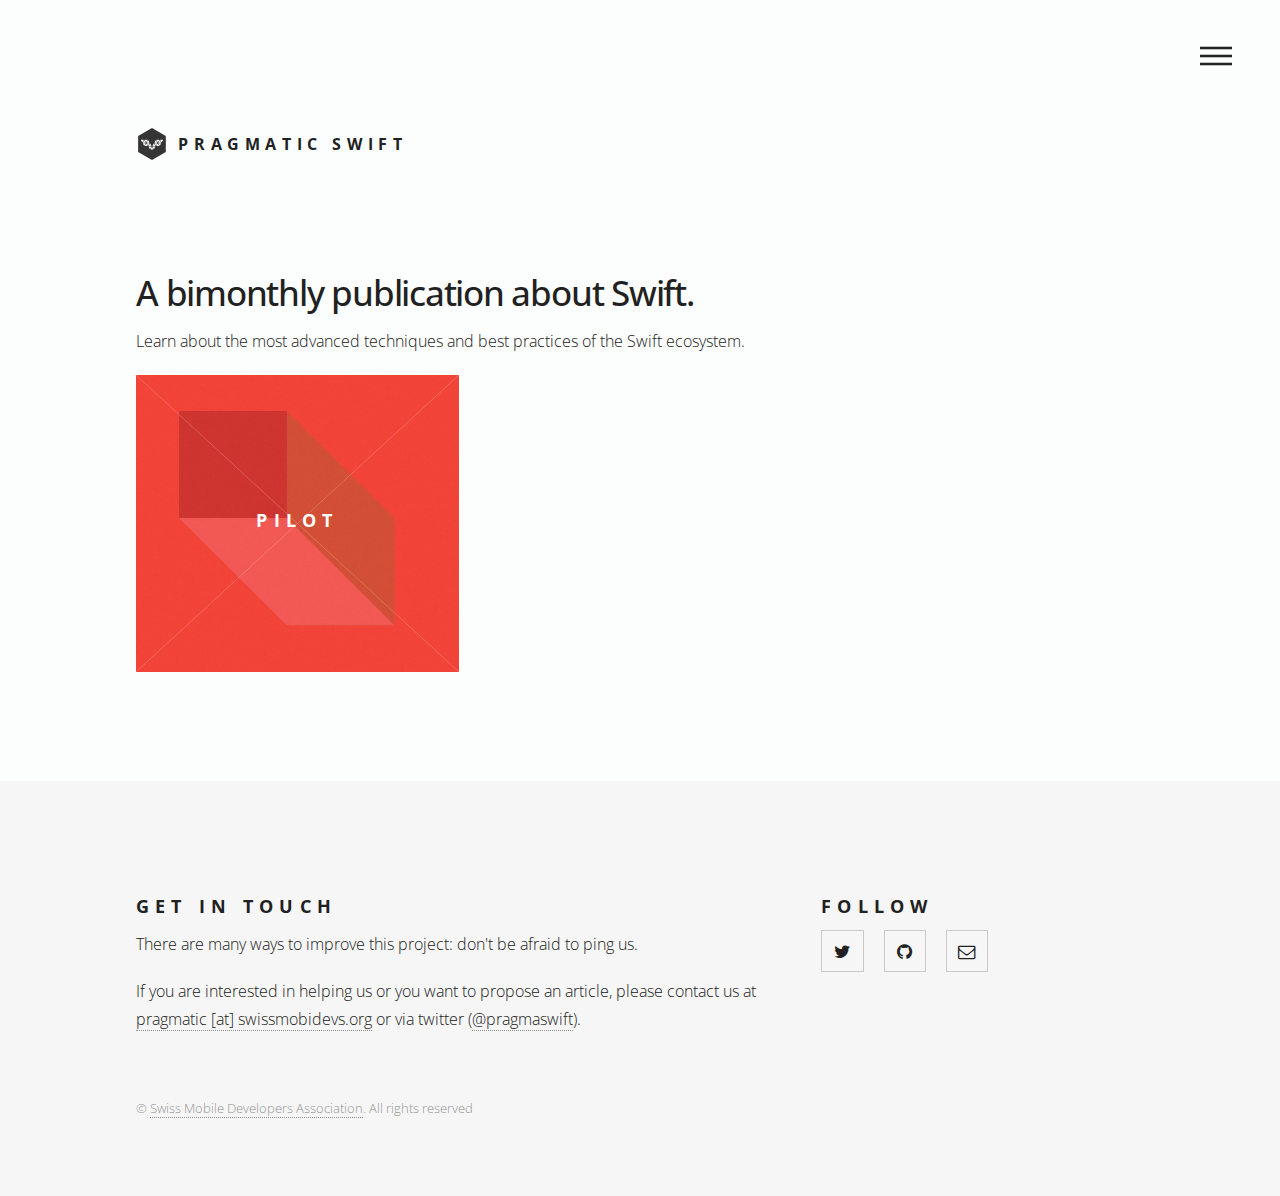
==== commit 28b707fc: "last changes" ====
--- a/index.html
+++ b/index.html
@@ -55,7 +55,7 @@
       <div id="main">
         <div class="inner">
         <header>
-  <h1 id="main-header">A monthly publication about Swift.</h1>
+  <h1 id="main-header">A bimonthly publication about Swift.</h1>
   <p>Learn about the most advanced techniques and best practices of the Swift ecosystem.</p>
 </header>
 <section class="tiles">
@@ -109,5 +109,16 @@
     <script src="/javascripts/main.js"></script>
     <script src="/javascripts/all.js"></script>
 
+    <script>
+      (function(i,s,o,g,r,a,m){i['GoogleAnalyticsObject']=r;i[r]=i[r]||function(){
+      (i[r].q=i[r].q||[]).push(arguments)},i[r].l=1*new Date();a=s.createElement(o),
+      m=s.getElementsByTagName(o)[0];a.async=1;a.src=g;m.parentNode.insertBefore(a,m)
+      })(window,document,'script','https://www.google-analytics.com/analytics.js','ga');
+
+      ga('create', 'UA-77025921-2', 'auto');
+      ga('send', 'pageview');
+
+    </script>
+
   </body>
 </html>
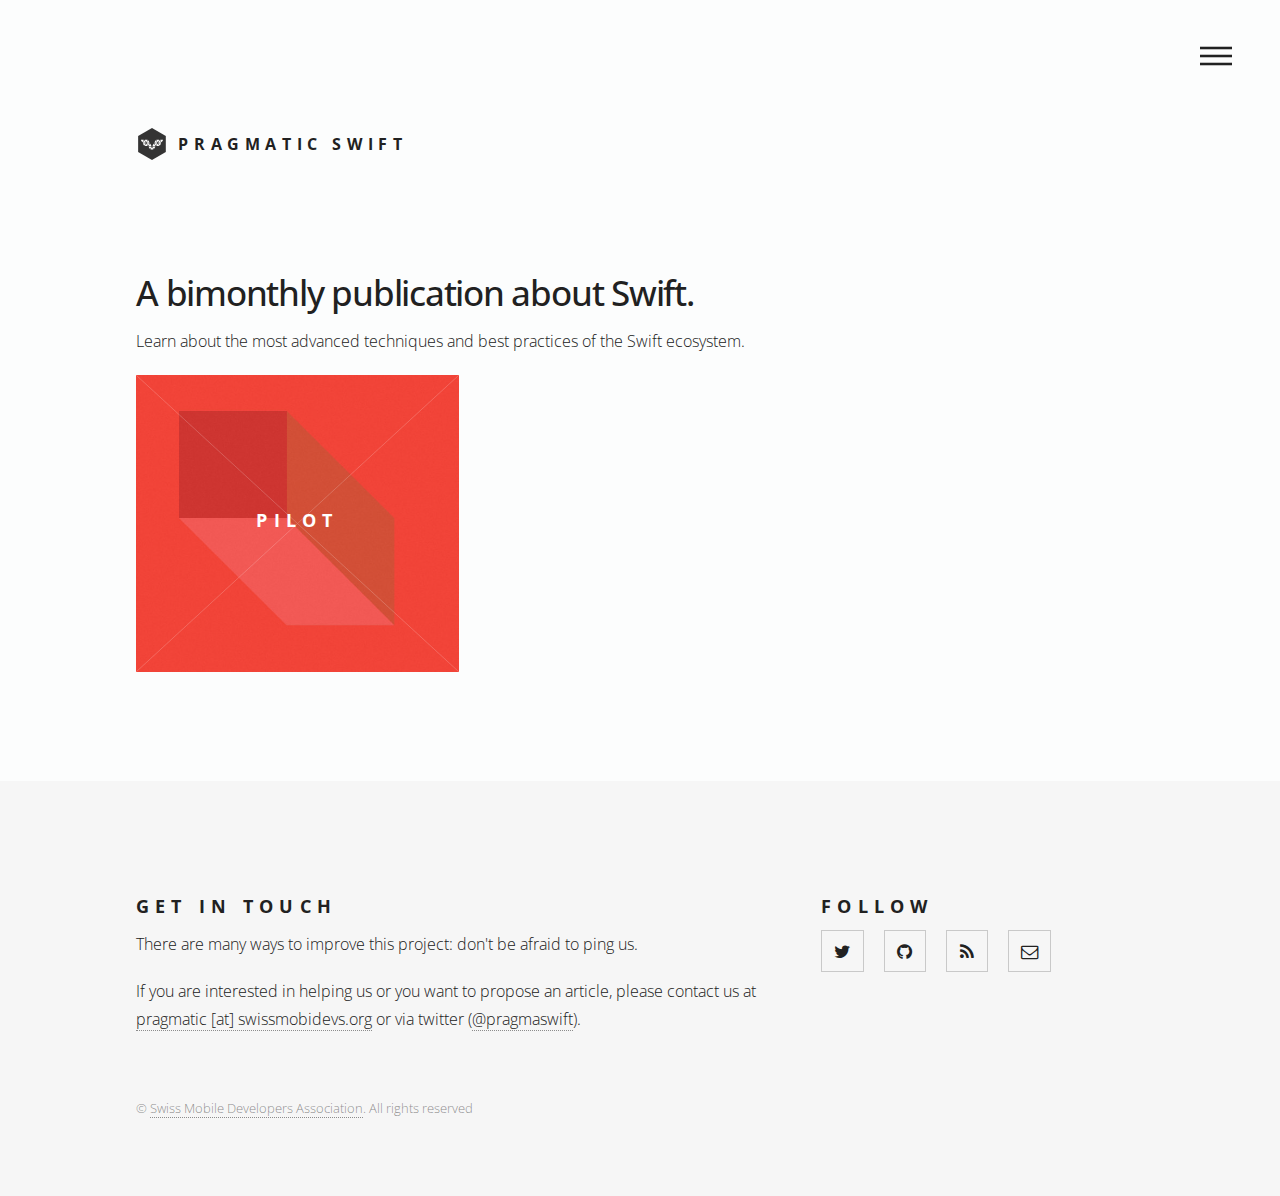
==== commit f78edee7: "Added feed RSS" ====
--- a/index.html
+++ b/index.html
@@ -75,30 +75,32 @@
       </div>
 
       <!-- Footer -->
-      <footer id="footer">
-        <div class="inner">
-          <section>
-            <h2>Get in touch</h2>
-            <p>
-              There are many ways to improve this project: don't be afraid to ping us.
-            </p>
-            <p>
-              If you are interested in helping us or you want to propose an article, please contact us at <a href="mailto:pragmatic@swissmobidevs.org">pragmatic [at] swissmobidevs.org</a> or via twitter (<a href="https://twitter.com/pragmaswift" target="_blank">@pragmaswift</a>).
-            </p>
-          </section>
-          <section>
-            <h2>Follow</h2>
-            <ul class="icons">
-              <li><a href="https://twitter.com/pragmaswift" target="_blank" class="icon style2 fa-twitter"><span class="label">Twitter</span></a></li>
-              <li><a href="https://github.com/PragmaticSwift" class="icon style2 fa-github"><span class="label">GitHub</span></a></li>
-              <li><a href="mailto:pragmatic@swissmobidevs.org" class="icon style2 fa-envelope-o"><span class="label">Email</span></a></li>
-            </ul>
-          </section>
-          <ul class="copyright">
-            <li>&copy; <a href="https://swissmobidevs.org" target="_blank">Swiss Mobile Developers Association</a>. All rights reserved</li>
-          </ul>
-        </div>
-      </footer>
+<footer id="footer">
+  <div class="inner">
+    <section>
+      <h2>Get in touch</h2>
+      <p>
+        There are many ways to improve this project: don't be afraid to ping us.
+      </p>
+      <p>
+        If you are interested in helping us or you want to propose an article, please contact us at <a href="mailto:pragmatic@swissmobidevs.org">pragmatic [at] swissmobidevs.org</a> or via twitter (<a href="https://twitter.com/pragmaswift" target="_blank">@pragmaswift</a>).
+      </p>
+    </section>
+    <section>
+      <h2>Follow</h2>
+      <ul class="icons">
+        <li><a href="https://twitter.com/pragmaswift" target="_blank" class="icon style2 fa-twitter"><span class="label">Twitter</span></a></li>
+        <li><a href="https://github.com/PragmaticSwift" class="icon style2 fa-github"><span class="label">GitHub</span></a></li>
+        <li><a href="/feed.xml" class="icon style2 fa-rss"><span class="label">GitHub</span></a></li>
+        <li><a href="mailto:pragmatic@swissmobidevs.org" class="icon style2 fa-envelope-o"><span class="label">Email</span></a></li>
+      </ul>
+    </section>
+    <ul class="copyright">
+      <li>&copy; <a href="https://swissmobidevs.org" target="_blank">Swiss Mobile Developers Association</a>. All rights reserved</li>
+    </ul>
+  </div>
+</footer>
+      
     </div>
 
     <!-- Scripts -->
